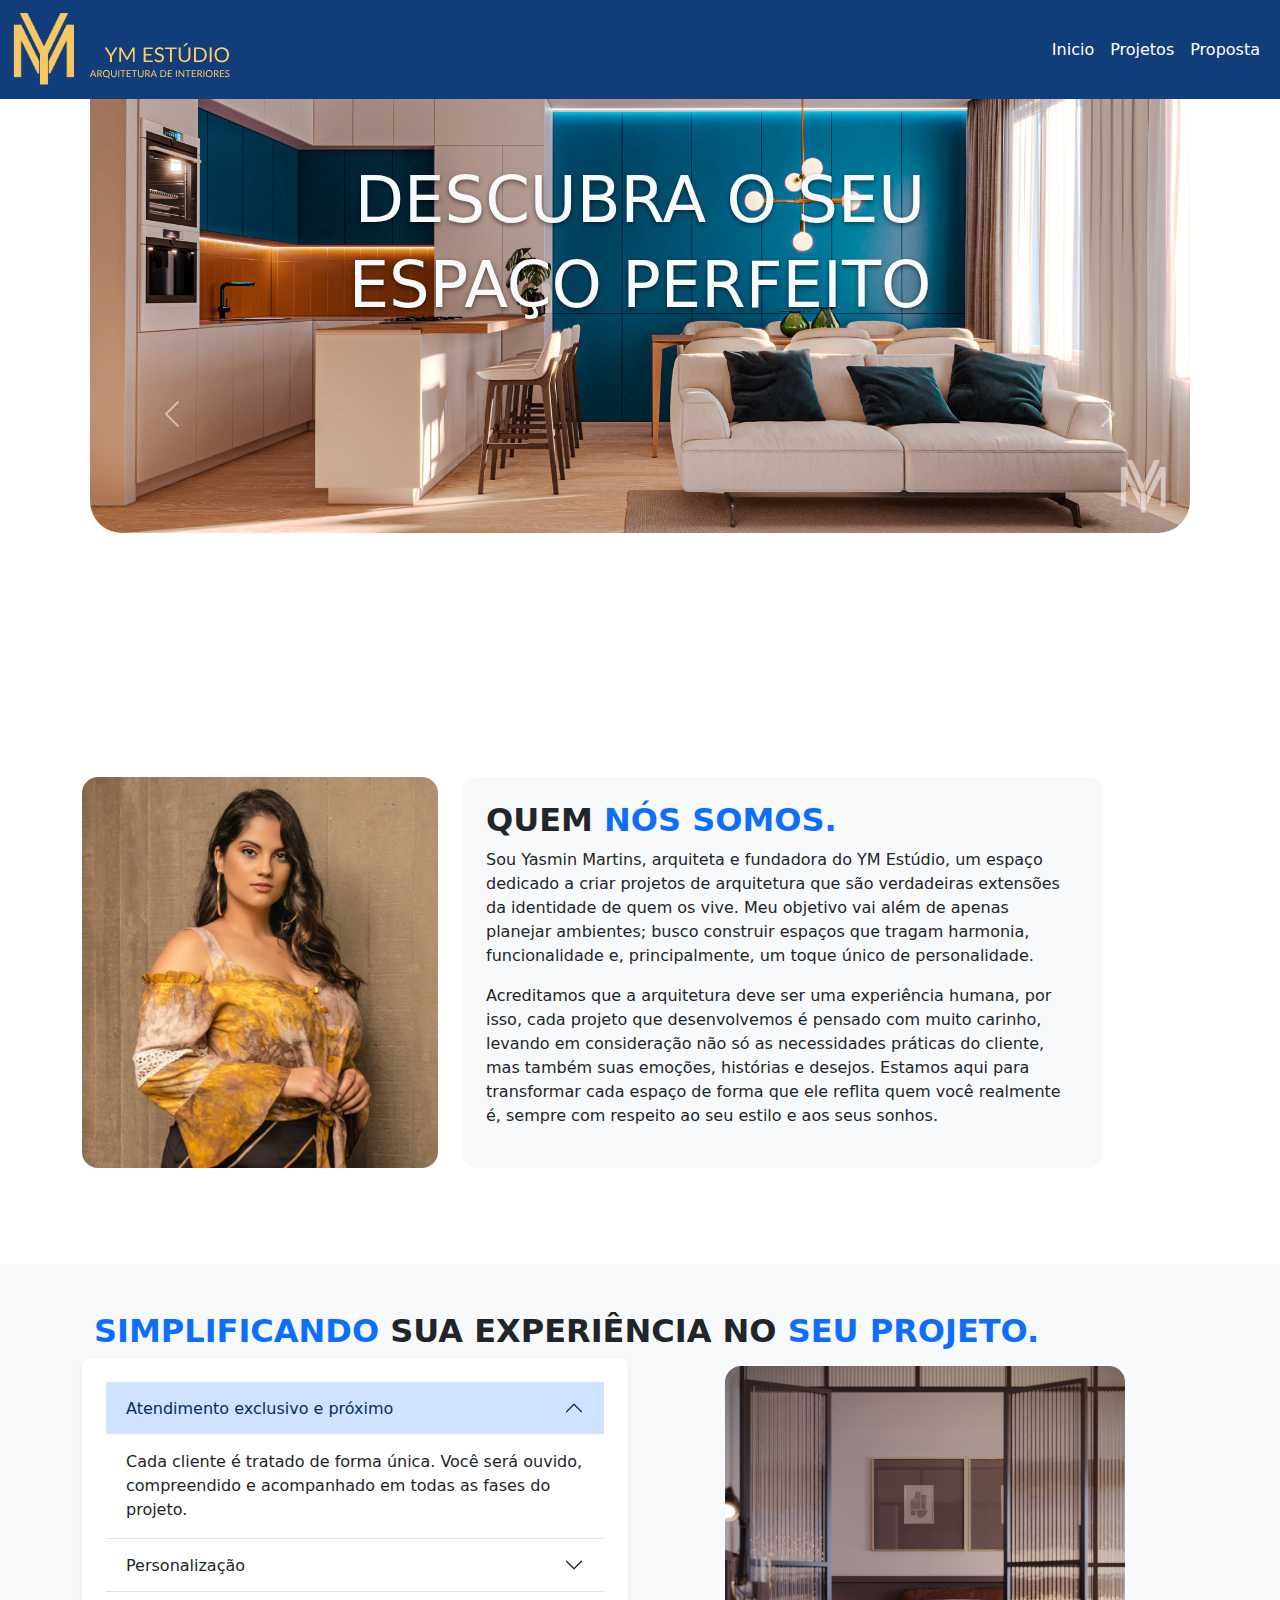
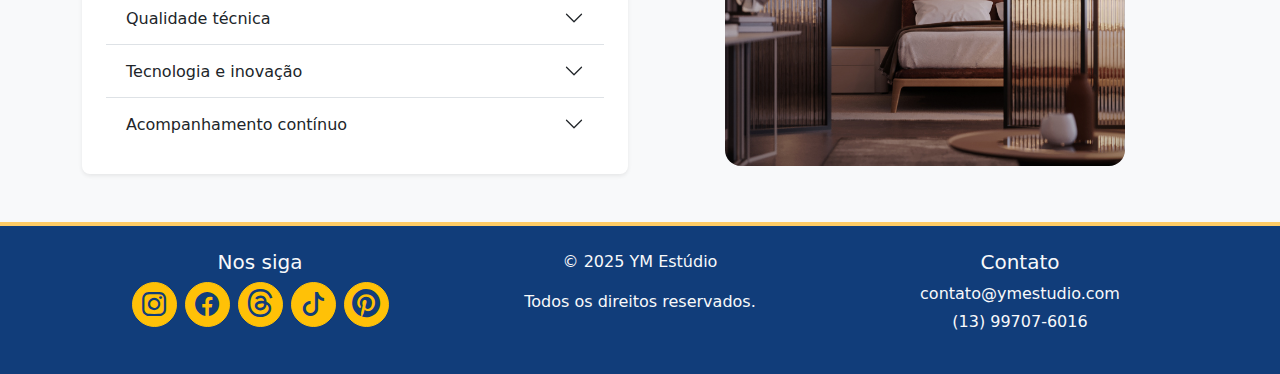
==== html/index.html @ 784ae8e4 "first commit" ====
<!DOCTYPE html>
<html lang="pt-br">

<head>
  <meta charset="UTF-8">
  <meta name="viewport" content="width=device-width, initial-scale=1.0">
  <title>YM Estúdio - Arquitetura de Interiores</title>
  <link rel="shortcut icon" href="/assets/icons/favicon.png" type="image/x-icon">
  <link href="https://cdn.jsdelivr.net/npm/bootstrap@5.3.3/dist/css/bootstrap.min.css" rel="stylesheet"
    integrity="sha384-QWTKZyjpPEjISv5WaRU9OFeRpok6YctnYmDr5pNlyT2bRjXh0JMhjY6hW+ALEwIH" crossorigin="anonymous">
  <link rel="stylesheet" href="https://cdn.jsdelivr.net/npm/bootstrap-icons@1.11.1/font/bootstrap-icons.css">
  <link href="https://fonts.googleapis.com/css2?family=Barlow+Condensed:wght@700&family=Barlow:wght@400;600&display=swap" rel="stylesheet">
  <link rel="stylesheet" href="/css/styles.css">
</head>

<body>
  <section id="header" class="sticky-top"></section>

  <main>
    <section class="banner position-relative d-flex justify-content-center text-center text-light"> <!-- Sessão Banner-->
      <div class="banner-text position-absolute">
        <h1 class="display-3">DESCUBRA O SEU</h1>
        <h1 class="display-3">ESPAÇO PERFEITO</h1>
      </div>
      <!-- Carousel -->
      <div id="bannerCarousel" class="carousel slide w-100 h-100" data-bs-ride="carousel">
        <div class="carousel-inner h-100">
          <div class="carousel-item active">
            <a href="/html/projetos.html">
              <img src="/assets/pag_hm/bn_01.png" class="d-block w-100 h-100 object-fit-cover" alt="Imagem 1">
            </a>
          </div>
          <div class="carousel-item">
            <a href="/html/projetos.html">
              <img src="/assets/pag_hm/bn_02.png" class="d-block w-100 h-100 object-fit-cover" alt="Imagem 2">
            </a>
          </div>
          <div class="carousel-item">
            <a href="/html/projetos.html">
              <img src="/assets/pag_hm/bn_03.png" class="d-block w-100 h-100 object-fit-cover" alt="Imagem 3">
            </a>
          </div>
          <div class="carousel-item">
            <a href="/html/projetos.html">
              <img src="/assets/pag_hm/bn_04.png" class="d-block w-100 h-100 object-fit-cover" alt="Imagem 3">
            </a>
          </div>
        </div>
        <!-- Controles do Carousel -->
        <button class="carousel-control-prev" type="button" data-bs-target="#bannerCarousel" data-bs-slide="prev">
          <span class="carousel-control-prev-icon" aria-hidden="true"></span>
        </button>
        <button class="carousel-control-next" type="button" data-bs-target="#bannerCarousel" data-bs-slide="next">
          <span class="carousel-control-next-icon" aria-hidden="true"></span>
        </button>
      </div>
    </section>

    <section class="container my-5 pb-5"> <!-- Sessão: Quem somos -->
      <div class="row align-items-stretch">
        <div class="col-md-4 d-flex">
          <img src="/assets/pag_hm/qns.png" alt="Casa moderna" class="img-fluid rounded-4 w-100 h-100 object-fit-cover">
        </div>
        <div class="col-md-7 d-flex">
          <div class="p-4 bg-light rounded-4 d-flex flex-column justify-content-between h-100">
            <h2 class="fw-bold">
              QUEM <span class="text-primary">NÓS SOMOS.</span>
            </h2>
            <p>Sou Yasmin Martins, arquiteta e fundadora do YM Estúdio, um espaço dedicado a criar projetos de
              arquitetura que são verdadeiras extensões da identidade de quem os vive. Meu objetivo vai além de apenas
              planejar ambientes; busco construir espaços que tragam harmonia, funcionalidade e, principalmente, um
              toque único de personalidade.</p>

            <p>Acreditamos que a arquitetura deve ser uma experiência humana, por isso, cada projeto que desenvolvemos é
              pensado com muito carinho, levando em consideração não só as necessidades práticas do cliente, mas também
              suas emoções, histórias e desejos. Estamos aqui para transformar cada espaço de forma que ele reflita quem
              você realmente é, sempre com respeito ao seu estilo e aos seus sonhos.</p>
          </div>
        </div>
      </div>
    </section>

    <section class="bg-light"> <!-- Sessão: Simplificando sua experiênca -->
      <div class="container py-5">
        <h2 class="container fw-bold">
          <span class="text-primary">SIMPLIFICANDO</span> SUA EXPERIÊNCIA NO <span class="text-primary">SEU PROJETO.</span>
        </h2>
        <div class="row g-4 align-items-center">
          <!-- Coluna do Accordion -->
          <div class="col-md-6">
            <div class="p-4 bg-white rounded-3 shadow-sm">
              <div class="accordion accordion-flush" id="accordionFlush"></div>
            </div>
          </div>
          <!-- Coluna da Imagem -->
          <div class="col-md-6">
            <div class="d-flex justify-content-center">
              <img id="image-display" src="" alt="Imagem" class="img-fluid rounded-4">
            </div>
          </div>
        </div>
      </div>
    </section>
  </main>

  <section id="footer"></section>
</body>

<script src="https://cdn.jsdelivr.net/npm/bootstrap@5.3.3/dist/js/bootstrap.bundle.min.js"
  integrity="sha384-YvpcrYf0tY3lHB60NNkmXc5s9fDVZLESaAA55NDzOxhy9GkcIdslK1eN7N6jIeHz" crossorigin="anonymous"></script>
<script src="/js/scripts.js"></script>

</html>
---- css/styles.css ----
:root {
  --logo-amarelo: #ffcc66;
  --logo-azul: #113D7A;
  --cor-primaria: #ffffff;
  --cor-segundaria: #333;
}

.rounded-4 {
  border-radius: 24px;
}

header, footer {
  background-color: var(--logo-azul);
}

.logo-mobile {
  display: none;
}

.navbar-nav .nav-link {
  color: var(--cor-primaria);
  transition: color 0.2s ease-in-out;
}
.navbar-nav .nav-link:hover {
  color: var(--logo-amarelo);
  font-weight: bold;
}

/* Página Home */
.banner {
  height: 70vh;
  border-radius: 0 0 32px 32px;
  margin: 0 7%;
  overflow: hidden;
}
.banner-text {
  padding-top: 7vh;
  text-shadow: 0 0.1em 0.3em rgba(0, 0, 0, 0.5);
  z-index: 10;
}
.carousel-inner img {
  border-radius: 0 0 32px 32px;
}

#image-display {
  transition: opacity 0.3s ease-in-out;
  height: 400px;
}

/* Página Projetos */
.projetos-main {
  background-color: var(--cor-segundaria);
}
.hero {
  background: url('/assets/pag_pj/banner.png') no-repeat center/cover;
  height: 50vh;
}
.hero h1, .hero p {
  text-shadow: 0 0.1em 0.2em rgba(0, 0, 0, 0.5);
}
.hero h1 {
  padding-top: 7vh;
  font-size: 3rem;
}
.hero p {
  font-size: 1.2rem;
}

.projetos {
  padding: 3% 7%;
}
.thumbnail {
  position: relative;
  width: 100%;
  padding-top: 100%;
}
.img-container {
  position: absolute;
  top: 0;
  left: 0;
  width: 100%;
  height: 100%;
  padding-bottom: 5%;
}
.img-container img {
  width: 100%;
  height: 100%;
  object-fit: cover;
  transition: transform 0.3s, box-shadow 0.3s ease-in-out;
  box-shadow: 0 0 0 rgba(0, 0, 0, 0);
}
.img-container:hover img {
  transform: scale(1.05);
  box-shadow: 0 0.5em 0.5em rgba(0, 0, 0, 0.5);
}

/* Lightbox */
.lightbox {
  display: none;
  position: fixed;
  top: 0;
  left: 0;
  width: 100%;
  height: 100%;
  background-color: rgba(0, 0, 0, 0.8);
  justify-content: center;
  align-items: center;
  text-align: center;
  padding-top: 6vh;
}
.lightbox-img {
  max-width: 80%;
  max-height: 80vh;
  border-radius: 10px;
  box-shadow: 0 0.5em 2em rgba(0, 0, 0, 1);
}
.close, .prev, .next {
  position: absolute;
  color: var(--cor-primaria);
  cursor: pointer;
}
.close {
  top: 20px;
  right: 30px;
  font-size: 40px;
}
.prev, .next {
  top: 50%;
  transform: translateY(-50%);
  font-size: 40px;
  padding: 15px;
  background-color: rgba(0, 0, 0, 0.5);
  border-radius: 5px;
}
.prev { left: 20px; }
.next { right: 20px; }
.prev:hover, .next:hover {
  background-color: rgba(255, 255, 255, 0.5);
}

/* Área da proposta */
.container-prop {
  max-width: 800px;
  margin: 50px auto;
  background: var(--cor-primaria);
  padding: 20px;
  box-shadow: 0 0 10px rgba(0, 0, 0, 0.1);
}
iframe {
  border: none;
  width: 100%;
  height: 2300px;
}

/* Footer */
footer {
  padding: 2%;
  border-top: 4px solid var(--logo-amarelo);
}
.btn-warning {
  width: 45px;
  height: 45px;
  display: flex;
  align-items: center;
  justify-content: center;
}
.social-icons i {
  color: var(--logo-azul);
}

/* Responsivo */
@media (max-width: 768px) {
  .logo-desktop {
    display: none;
  }
  .logo-mobile {
    display: block;
  }
  .banner, .carousel-inner img {
    height: 30vh;
    border-radius: 0;
    margin: 0;
  }
  .hero h1 {
    font-size: 2rem;
  }
  .img-container:hover img {
    transform: none;
  }
  iframe {
    height: 2600px;
  }
}
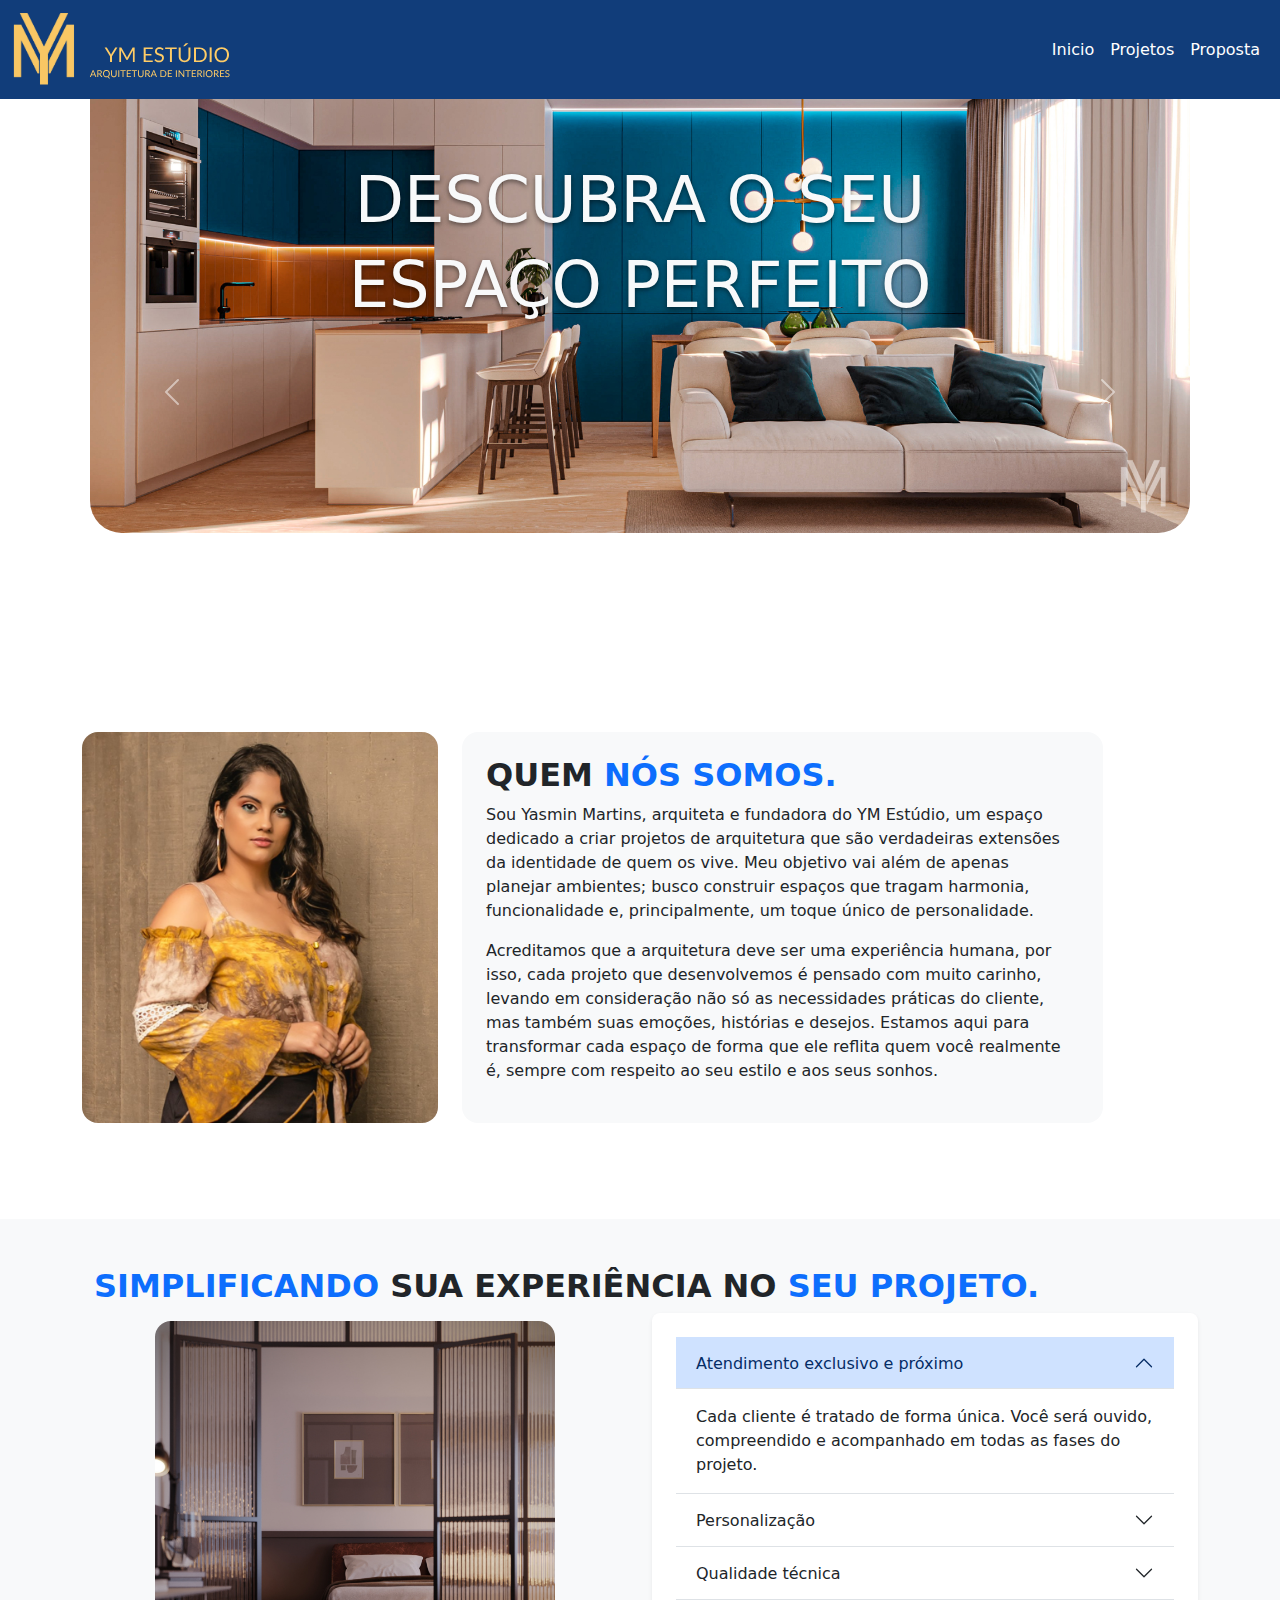
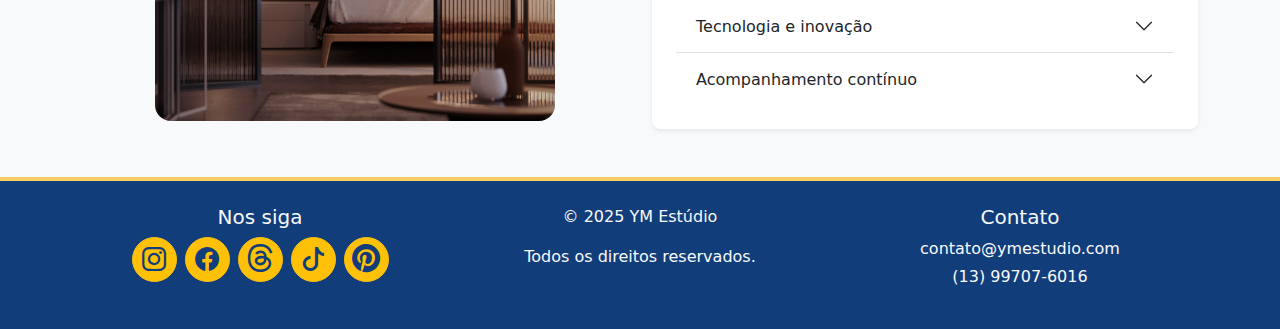
==== commit 1c4d360a: "alteração da localização do arquivo index.html" ====
--- a/html/index.html
+++ b/html/index.html
@@ -27,22 +27,22 @@
         <div class="carousel-inner h-100">
           <div class="carousel-item active">
             <a href="/html/projetos.html">
-              <img src="/assets/pag_hm/bn_01.png" class="d-block w-100 h-100 object-fit-cover" alt="Imagem 1">
+              <img src="/assets/pag_hm/bn_01.png" class="d-block w-100 object-fit-cover" alt="Imagem 1">
             </a>
           </div>
           <div class="carousel-item">
             <a href="/html/projetos.html">
-              <img src="/assets/pag_hm/bn_02.png" class="d-block w-100 h-100 object-fit-cover" alt="Imagem 2">
+              <img src="/assets/pag_hm/bn_02.png" class="d-block w-100 object-fit-cover" alt="Imagem 2">
             </a>
           </div>
           <div class="carousel-item">
             <a href="/html/projetos.html">
-              <img src="/assets/pag_hm/bn_03.png" class="d-block w-100 h-100 object-fit-cover" alt="Imagem 3">
+              <img src="/assets/pag_hm/bn_03.png" class="d-block w-100 object-fit-cover" alt="Imagem 3">
             </a>
           </div>
           <div class="carousel-item">
             <a href="/html/projetos.html">
-              <img src="/assets/pag_hm/bn_04.png" class="d-block w-100 h-100 object-fit-cover" alt="Imagem 3">
+              <img src="/assets/pag_hm/bn_04.png" class="d-block w-100 object-fit-cover" alt="Imagem 3">
             </a>
           </div>
         </div>
@@ -57,7 +57,7 @@
     </section>
 
     <section class="container my-5 pb-5"> <!-- Sessão: Quem somos -->
-      <div class="row align-items-stretch">
+      <div class="container-qs row align-items-stretch">
         <div class="col-md-4 d-flex">
           <img src="/assets/pag_hm/qns.png" alt="Casa moderna" class="img-fluid rounded-4 w-100 h-100 object-fit-cover">
         </div>
@@ -86,16 +86,16 @@
           <span class="text-primary">SIMPLIFICANDO</span> SUA EXPERIÊNCIA NO <span class="text-primary">SEU PROJETO.</span>
         </h2>
         <div class="row g-4 align-items-center">
+          <!-- Coluna da Imagem -->
+          <div class="col-md-6">
+            <div class="d-flex justify-content-center">
+              <img id="image-display" src="" alt="Imagem" class="img-fluid rounded-4">
+            </div>
+          </div>
           <!-- Coluna do Accordion -->
           <div class="col-md-6">
             <div class="p-4 bg-white rounded-3 shadow-sm">
               <div class="accordion accordion-flush" id="accordionFlush"></div>
-            </div>
-          </div>
-          <!-- Coluna da Imagem -->
-          <div class="col-md-6">
-            <div class="d-flex justify-content-center">
-              <img id="image-display" src="" alt="Imagem" class="img-fluid rounded-4">
             </div>
           </div>
         </div>
--- a/css/styles.css
+++ b/css/styles.css
@@ -5,22 +5,17 @@
   --cor-segundaria: #333;
 }
 
-.rounded-4 {
-  border-radius: 24px;
-}
+.rounded-4 { border-radius: 24px; }
 
-header, footer {
-  background-color: var(--logo-azul);
-}
+header, footer { background-color: var(--logo-azul); }
 
-.logo-mobile {
-  display: none;
-}
+.logo-mobile { display: none; }
 
 .navbar-nav .nav-link {
   color: var(--cor-primaria);
   transition: color 0.2s ease-in-out;
 }
+
 .navbar-nav .nav-link:hover {
   color: var(--logo-amarelo);
   font-weight: bold;
@@ -28,19 +23,19 @@
 
 /* Página Home */
 .banner {
-  height: 70vh;
+  height: 65vh;
   border-radius: 0 0 32px 32px;
   margin: 0 7%;
   overflow: hidden;
 }
+
 .banner-text {
   padding-top: 7vh;
   text-shadow: 0 0.1em 0.3em rgba(0, 0, 0, 0.5);
   z-index: 10;
 }
-.carousel-inner img {
-  border-radius: 0 0 32px 32px;
-}
+
+.carousel-inner img { border-radius: 0 0 32px 32px; }
 
 #image-display {
   transition: opacity 0.3s ease-in-out;
@@ -48,32 +43,32 @@
 }
 
 /* Página Projetos */
-.projetos-main {
-  background-color: var(--cor-segundaria);
-}
+.projetos-main { background-color: var(--cor-segundaria); }
+
 .hero {
-  background: url('/assets/pag_pj/banner.png') no-repeat center/cover;
+  background: url('/assets/pag_pj/img/44.jpg') no-repeat center/cover;
   height: 50vh;
 }
+
 .hero h1, .hero p {
   text-shadow: 0 0.1em 0.2em rgba(0, 0, 0, 0.5);
 }
+
 .hero h1 {
   padding-top: 7vh;
   font-size: 3rem;
 }
-.hero p {
-  font-size: 1.2rem;
-}
 
-.projetos {
-  padding: 3% 7%;
-}
+.hero p { font-size: 1.2rem; }
+
+.projetos { padding: 4% 7%; }
+
 .thumbnail {
   position: relative;
   width: 100%;
   padding-top: 100%;
 }
+
 .img-container {
   position: absolute;
   top: 0;
@@ -82,13 +77,14 @@
   height: 100%;
   padding-bottom: 5%;
 }
+
 .img-container img {
   width: 100%;
   height: 100%;
   object-fit: cover;
   transition: transform 0.3s, box-shadow 0.3s ease-in-out;
-  box-shadow: 0 0 0 rgba(0, 0, 0, 0);
 }
+
 .img-container:hover img {
   transform: scale(1.05);
   box-shadow: 0 0.5em 0.5em rgba(0, 0, 0, 0.5);
@@ -108,37 +104,39 @@
   text-align: center;
   padding-top: 6vh;
 }
+
 .lightbox-img {
   max-width: 80%;
   max-height: 80vh;
   border-radius: 10px;
   box-shadow: 0 0.5em 2em rgba(0, 0, 0, 1);
 }
+
 .close, .prev, .next {
   position: absolute;
   color: var(--cor-primaria);
   cursor: pointer;
-}
-.close {
-  top: 20px;
-  right: 30px;
   font-size: 40px;
 }
+
+.close { top: 20px; right: 30px; }
+
 .prev, .next {
   top: 50%;
   transform: translateY(-50%);
-  font-size: 40px;
   padding: 15px;
   background-color: rgba(0, 0, 0, 0.5);
   border-radius: 5px;
 }
+
 .prev { left: 20px; }
 .next { right: 20px; }
+
 .prev:hover, .next:hover {
   background-color: rgba(255, 255, 255, 0.5);
 }
 
-/* Área da proposta */
+/* Área da Proposta */
 .container-prop {
   max-width: 800px;
   margin: 50px auto;
@@ -146,6 +144,7 @@
   padding: 20px;
   box-shadow: 0 0 10px rgba(0, 0, 0, 0.1);
 }
+
 iframe {
   border: none;
   width: 100%;
@@ -157,6 +156,7 @@
   padding: 2%;
   border-top: 4px solid var(--logo-amarelo);
 }
+
 .btn-warning {
   width: 45px;
   height: 45px;
@@ -164,30 +164,23 @@
   align-items: center;
   justify-content: center;
 }
-.social-icons i {
-  color: var(--logo-azul);
-}
+
+.social-icons i { color: var(--logo-azul); }
 
 /* Responsivo */
 @media (max-width: 768px) {
-  .logo-desktop {
-    display: none;
-  }
-  .logo-mobile {
-    display: block;
-  }
+  .logo-desktop { display: none; }
+  .logo-mobile { display: block; }
   .banner, .carousel-inner img {
     height: 30vh;
     border-radius: 0;
     margin: 0;
   }
-  .hero h1 {
-    font-size: 2rem;
-  }
-  .img-container:hover img {
-    transform: none;
-  }
-  iframe {
-    height: 2600px;
-  }
+  .banner-text { padding-top: 2vh; }
+  .hero h1 { font-size: 2rem; }
+  .img-container:hover img { transform: none; }
+  .container-qs { margin: 0 10%; }
+  .hero { height: 30vh; }
+  .projetos { padding: 10% 12%; }
+  iframe { height: 2600px; }
 }
